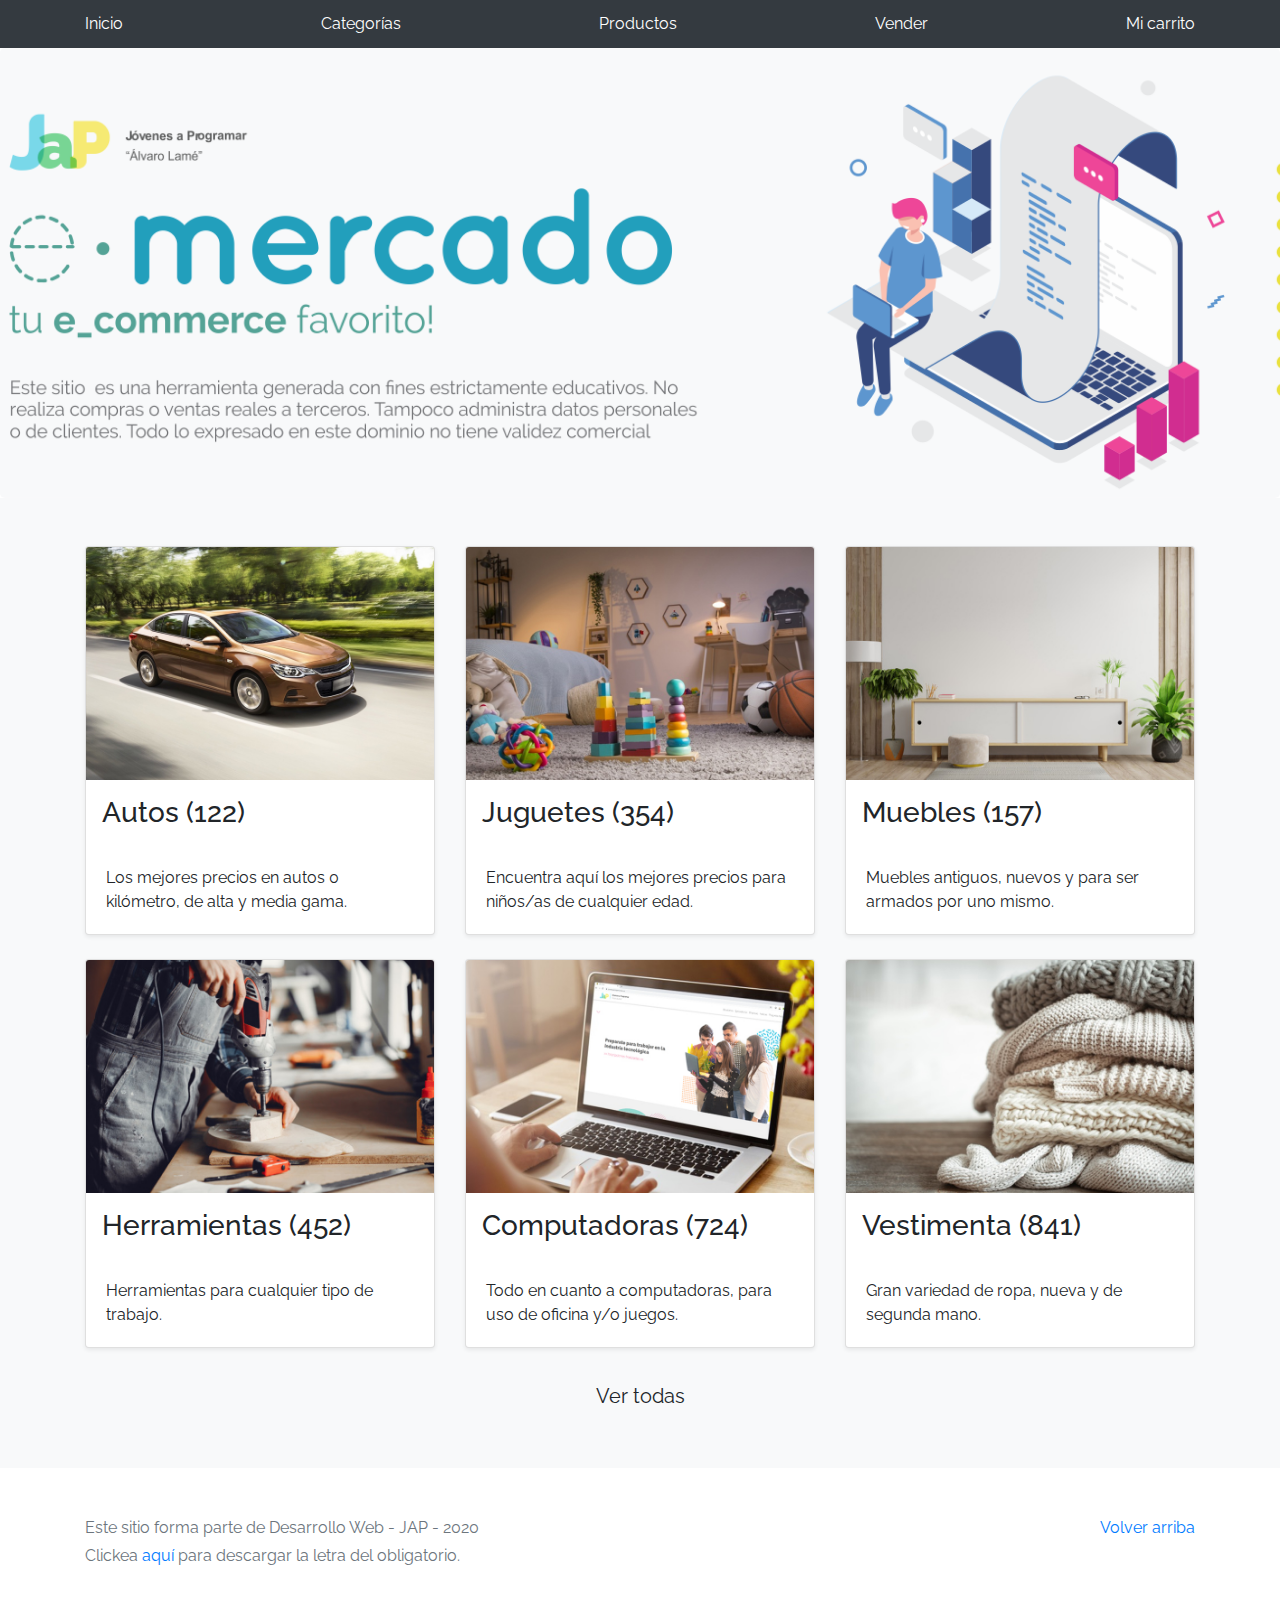
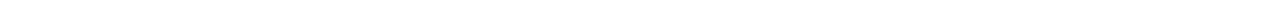
==== index.html @ ad829937 "Proyecto Inicial" ====
<!DOCTYPE html>
<!-- saved from url=(0049)https://getbootstrap.com/docs/4.3/examples/album/ -->
<html lang="en">
  <head>
    <meta http-equiv="Content-Type" content="text/html; charset=UTF-8">
    <meta name="viewport" content="width=device-width, initial-scale=1, shrink-to-fit=no">
    <meta name="description" content="">
    <title>eMercado - Todo lo que busques está aquí</title>

    <link rel="canonical" href="https://getbootstrap.com/docs/4.3/examples/album/">
    <link href="https://fonts.googleapis.com/css?family=Raleway:300,300i,400,400i,700,700i,900,900i" rel="stylesheet">
    <!-- Bootstrap core CSS -->
    <link href="css/bootstrap.min.css" rel="stylesheet">
    <link href="css/styles.css" rel="stylesheet">
  </head>
  <body>
    <nav class="site-header sticky-top py-1 bg-dark">
      <div class="container d-flex flex-column flex-md-row justify-content-between">
        <a class="py-2 d-none d-md-inline-block" href="index.html">Inicio</a>
        <a class="py-2 d-none d-md-inline-block" href="categories.html">Categorías</a>
        <a class="py-2 d-none d-md-inline-block" href="products.html">Productos</a>
        <a class="py-2 d-none d-md-inline-block" href="sell.html">Vender</a>
        <a class="py-2 d-none d-md-inline-block" href="cart.html">Mi carrito</a>
      </div>
    </nav>
    <main role="main">
      <section class="jumbotron text-center">
        <div class="m-5">
          <h1></h1>
        </div>
      </section>
      <div class="album py-5 bg-light">
        <div class="container">
          <div class="row">
            <div class="col-md-4">
              <a href="categories.html" class="card mb-4 shadow-sm custom-card">
                <img class="bd-placeholder-img card-img-top"  src="img/cat1.jpg">
                <h3 class="m-3">Autos (122)</h3>
                <div class="card-body">
                  <p class="card-text">Los mejores precios en autos 0 kilómetro, de alta y media gama.</p>
                </div>
              </a>
            </div>
            <div class="col-md-4">
                <a href="categories.html" class="card mb-4 shadow-sm custom-card">
                  <img class="bd-placeholder-img card-img-top" src="img/cat2.jpg">
                  <h3 class="m-3">Juguetes (354)</h3>
                  <div class="card-body">
                    <p class="card-text">Encuentra aquí los mejores precios para niños/as de cualquier edad.</p>
                  </div>
                </a>
            </div>
            <div class="col-md-4">
                <a href="categories.html" class="card mb-4 shadow-sm custom-card">
                  <img class="bd-placeholder-img card-img-top" src="img/cat3.jpg">
                  <h3 class="m-3">Muebles (157)</h3>
                  <div class="card-body">
                    <p class="card-text">Muebles antiguos, nuevos y para ser armados por uno mismo.</p>
                  </div>
                </a>
            </div>
            <div class="col-md-4">
                <a href="categories.html" class="card mb-4 shadow-sm custom-card">
                  <img class="bd-placeholder-img card-img-top" src="img/cat4.jpg">
                  <h3 class="m-3">Herramientas (452)</h3>
                  <div class="card-body">
                    <p class="card-text">Herramientas para cualquier tipo de trabajo.</p>
                  </div>
                </a>
            </div>
            <div class="col-md-4">
                <a href="categories.html" class="card mb-4 shadow-sm custom-card">
                  <img class="bd-placeholder-img card-img-top" src="img/cat5.jpg">
                  <h3 class="m-3">Computadoras (724)</h3>
                  <div class="card-body">
                    <p class="card-text">Todo en cuanto a computadoras, para uso de oficina y/o juegos.</p>
                  </div>
                </a>
            </div>
            <div class="col-md-4">
                <a href="categories.html" class="card mb-4 shadow-sm custom-card">
                  <img class="bd-placeholder-img card-img-top" src="img/cat6.jpg">
                  <h3 class="m-3">Vestimenta (841)</h3>
                  <div class="card-body">
                    <p class="card-text">Gran variedad de ropa, nueva y de segunda mano.</p>
                  </div>
                </a>
            </div>
          </div>
          <div class="row">
              <a type="button" class="btn btn-light btn-lg btn-block" href="categories.html">Ver todas</a>
          </div>
        </div>
      </div>
    </main>
    <footer class="text-muted">
      <div class="container">
        <p class="float-right">
          <a href="#">Volver arriba</a>
        </p>
        <p>Este sitio forma parte de Desarrollo Web - JAP - 2020</p>
        <p>Clickea <a target="_blank" href="Letra.pdf">aquí</a> para descargar la letra del obligatorio.</p>
      </div>
    </footer>
    <script src="js/jquery-3.4.1.min.js"></script>
    <script src="js/bootstrap.bundle.min.js"></script>
    <script src="js/init.js"></script>
  </body>
</html>
---- css/styles.css ----
.jumbotron, .card-body, .container, .site-header{
    font-family: 'Raleway', serif !important;
}

.jumbotron .display-4{
    font-weight: bold;
}

.jumbotron {
  height: 50vh;
  padding: 5em inherit;
  margin-bottom: 0;
  background-color: #53C0FB;
  background: url('../img/cover_back.png');
  background-size: cover;
  background-position: center;
  background-repeat: no-repeat;
  color: black;
  font-weight: bold;
}

@media (min-width: 768px) {
  .jumbotron {
    padding-top: 6rem;
    padding-bottom: 6rem;
  }
}

.jumbotron p:last-child {
  margin-bottom: 0;
}

.jumbotron-heading {
  font-weight: 300;
}

.jumbotron .container {
  max-width: 40rem;
  background-color: rgba(255, 255, 255, 0.5);
  border-radius: 10px;
  text-shadow: 1px 1px 2px grey;
}

.jumbotron .lead{
  font-size: 38px;
}

footer {
  padding-top: 3rem;
  padding-bottom: 3rem;
}

footer p {
  margin-bottom: .25rem;
}

.site-header a {
  color: white;
  transition: ease-in-out color .15s;
}

.light-text {
  color: white;
}

.site-header .dropdown-menu a {
  color: black;
}

.dropzone{
  border: 2px dashed #0087F7;
  border-radius: 5px;
  background: white;
}

.alert{
  position: fixed;
  top:80px;
  width: 50%;
  left: 50%;
  transform: translate(-50%, 0);
}

.lds-ring {
  display: inline-block;
  position: relative;
  width: 64px;
  height: 64px;
  top:50%;
  left: 50%;
}
.lds-ring div {
  box-sizing: border-box;
  display: block;
  position: absolute;
  width: 51px;
  height: 51px;
  margin: 6px;
  border: 6px solid #fff;
  border-radius: 50%;
  animation: lds-ring 1.2s cubic-bezier(0.5, 0, 0.5, 1) infinite;
  border-color: #fff transparent transparent transparent;
}
.lds-ring div:nth-child(1) {
  animation-delay: -0.45s;
}
.lds-ring div:nth-child(2) {
  animation-delay: -0.3s;
}
.lds-ring div:nth-child(3) {
  animation-delay: -0.15s;
}
@keyframes lds-ring {
  0% {
    transform: rotate(0deg);
  }
  100% {
    transform: rotate(360deg);
  }
}

#spinner-wrapper{
  position: fixed;
  background-color: rgba(0,0,0,0.5);
  width:100%;
  height: 100%;
  top:0;
  left:0;
  z-index: 1021;
  display: none;
}

a.custom-card,
a.custom-card:hover {
  color: inherit;
  text-decoration: inherit;
}

.checked {
  color: orange;
}
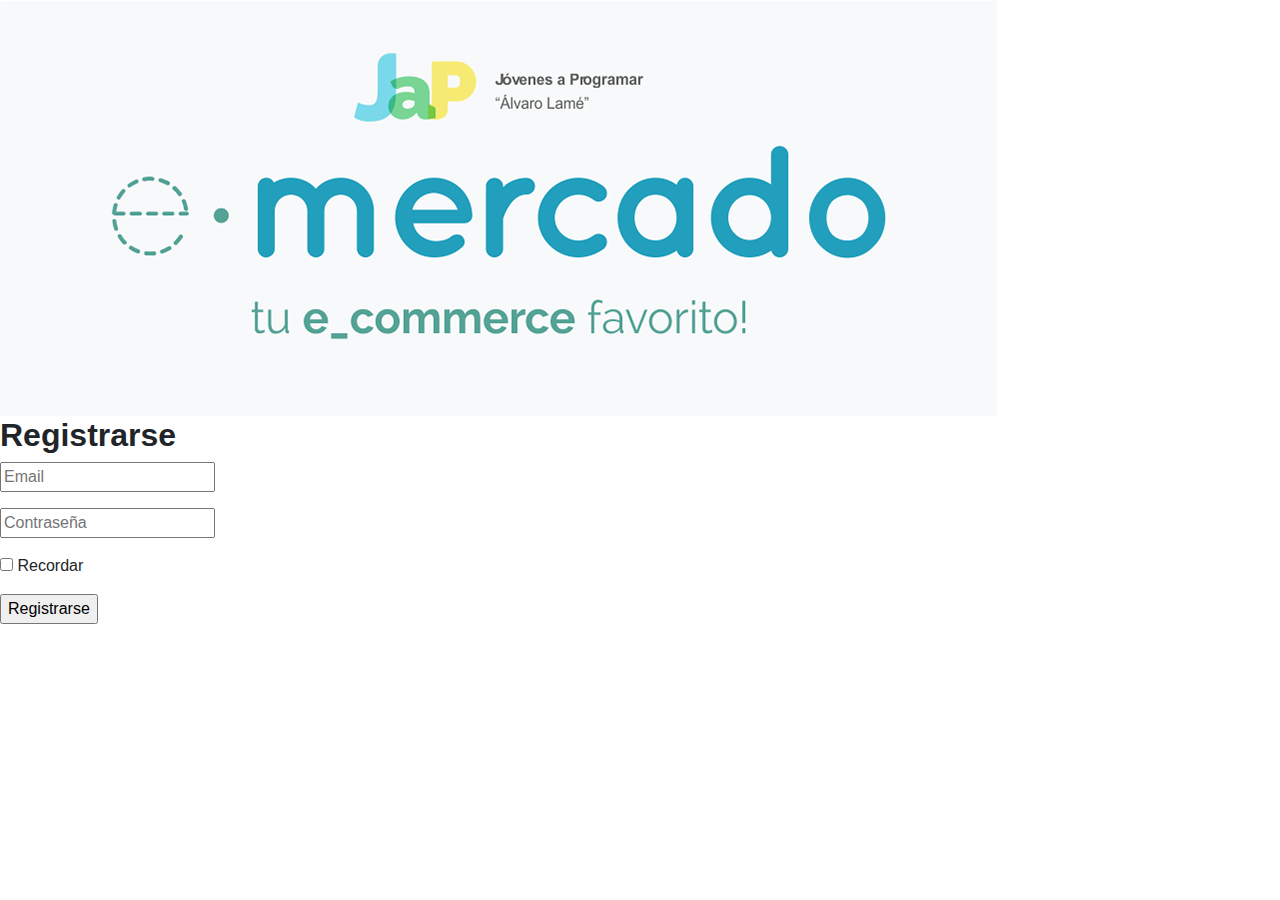
==== commit 10f954c6: "login" ====
--- a/index.html
+++ b/index.html
@@ -1,109 +1,34 @@
 <!DOCTYPE html>
 <!-- saved from url=(0049)https://getbootstrap.com/docs/4.3/examples/album/ -->
 <html lang="en">
-  <head>
-    <meta http-equiv="Content-Type" content="text/html; charset=UTF-8">
-    <meta name="viewport" content="width=device-width, initial-scale=1, shrink-to-fit=no">
-    <meta name="description" content="">
-    <title>eMercado - Todo lo que busques está aquí</title>
 
-    <link rel="canonical" href="https://getbootstrap.com/docs/4.3/examples/album/">
-    <link href="https://fonts.googleapis.com/css?family=Raleway:300,300i,400,400i,700,700i,900,900i" rel="stylesheet">
-    <!-- Bootstrap core CSS -->
-    <link href="css/bootstrap.min.css" rel="stylesheet">
-    <link href="css/styles.css" rel="stylesheet">
+<head>
+  <meta http-equiv="Content-Type" content="text/html; charset=UTF-8">
+  <meta name="viewport" content="width=device-width, initial-scale=1, shrink-to-fit=no">
+  <meta name="description" content="">
+  <title>eMercado - Todo lo que busques está aquí</title>
+
+  <link rel="canonical" href="https://getbootstrap.com/docs/4.3/examples/album/">
+  <link href="https://fonts.googleapis.com/css?family=Raleway:300,300i,400,400i,700,700i,900,900i" rel="stylesheet">
+  <!-- Bootstrap core CSS -->
+  <link href="css/bootstrap.min.css" rel="stylesheet">
+  <link href="css/styles.css" rel="stylesheet">
   </head>
-  <body>
-    <nav class="site-header sticky-top py-1 bg-dark">
-      <div class="container d-flex flex-column flex-md-row justify-content-between">
-        <a class="py-2 d-none d-md-inline-block" href="index.html">Inicio</a>
-        <a class="py-2 d-none d-md-inline-block" href="categories.html">Categorías</a>
-        <a class="py-2 d-none d-md-inline-block" href="products.html">Productos</a>
-        <a class="py-2 d-none d-md-inline-block" href="sell.html">Vender</a>
-        <a class="py-2 d-none d-md-inline-block" href="cart.html">Mi carrito</a>
-      </div>
-    </nav>
-    <main role="main">
-      <section class="jumbotron text-center">
-        <div class="m-5">
-          <h1></h1>
-        </div>
-      </section>
-      <div class="album py-5 bg-light">
-        <div class="container">
-          <div class="row">
-            <div class="col-md-4">
-              <a href="categories.html" class="card mb-4 shadow-sm custom-card">
-                <img class="bd-placeholder-img card-img-top"  src="img/cat1.jpg">
-                <h3 class="m-3">Autos (122)</h3>
-                <div class="card-body">
-                  <p class="card-text">Los mejores precios en autos 0 kilómetro, de alta y media gama.</p>
-                </div>
-              </a>
-            </div>
-            <div class="col-md-4">
-                <a href="categories.html" class="card mb-4 shadow-sm custom-card">
-                  <img class="bd-placeholder-img card-img-top" src="img/cat2.jpg">
-                  <h3 class="m-3">Juguetes (354)</h3>
-                  <div class="card-body">
-                    <p class="card-text">Encuentra aquí los mejores precios para niños/as de cualquier edad.</p>
-                  </div>
-                </a>
-            </div>
-            <div class="col-md-4">
-                <a href="categories.html" class="card mb-4 shadow-sm custom-card">
-                  <img class="bd-placeholder-img card-img-top" src="img/cat3.jpg">
-                  <h3 class="m-3">Muebles (157)</h3>
-                  <div class="card-body">
-                    <p class="card-text">Muebles antiguos, nuevos y para ser armados por uno mismo.</p>
-                  </div>
-                </a>
-            </div>
-            <div class="col-md-4">
-                <a href="categories.html" class="card mb-4 shadow-sm custom-card">
-                  <img class="bd-placeholder-img card-img-top" src="img/cat4.jpg">
-                  <h3 class="m-3">Herramientas (452)</h3>
-                  <div class="card-body">
-                    <p class="card-text">Herramientas para cualquier tipo de trabajo.</p>
-                  </div>
-                </a>
-            </div>
-            <div class="col-md-4">
-                <a href="categories.html" class="card mb-4 shadow-sm custom-card">
-                  <img class="bd-placeholder-img card-img-top" src="img/cat5.jpg">
-                  <h3 class="m-3">Computadoras (724)</h3>
-                  <div class="card-body">
-                    <p class="card-text">Todo en cuanto a computadoras, para uso de oficina y/o juegos.</p>
-                  </div>
-                </a>
-            </div>
-            <div class="col-md-4">
-                <a href="categories.html" class="card mb-4 shadow-sm custom-card">
-                  <img class="bd-placeholder-img card-img-top" src="img/cat6.jpg">
-                  <h3 class="m-3">Vestimenta (841)</h3>
-                  <div class="card-body">
-                    <p class="card-text">Gran variedad de ropa, nueva y de segunda mano.</p>
-                  </div>
-                </a>
-            </div>
-          </div>
-          <div class="row">
-              <a type="button" class="btn btn-light btn-lg btn-block" href="categories.html">Ver todas</a>
-          </div>
-        </div>
-      </div>
-    </main>
-    <footer class="text-muted">
-      <div class="container">
-        <p class="float-right">
-          <a href="#">Volver arriba</a>
-        </p>
-        <p>Este sitio forma parte de Desarrollo Web - JAP - 2020</p>
-        <p>Clickea <a target="_blank" href="Letra.pdf">aquí</a> para descargar la letra del obligatorio.</p>
-      </div>
-    </footer>
-    <script src="js/jquery-3.4.1.min.js"></script>
-    <script src="js/bootstrap.bundle.min.js"></script>
-    <script src="js/init.js"></script>
-  </body>
+
+<body>
+  <div class="login-box">
+    <img class="logo" src="img/login.png">
+
+    <h2> <strong>Registrarse</strong></h2>
+    <form>
+      <p><input type="text" placeholder="Email"></p>
+      <p><input type="password" placeholder="Contraseña"></p>
+      <p><input type="checkbox"> Recordar</p>
+      <p><input type="submit" value="Registrarse"></p>
+    </form>
+  </div>
+
+  <script src="js/init.js"></script>
+  <script src="js/login.js"></script>
+</body>
 </html>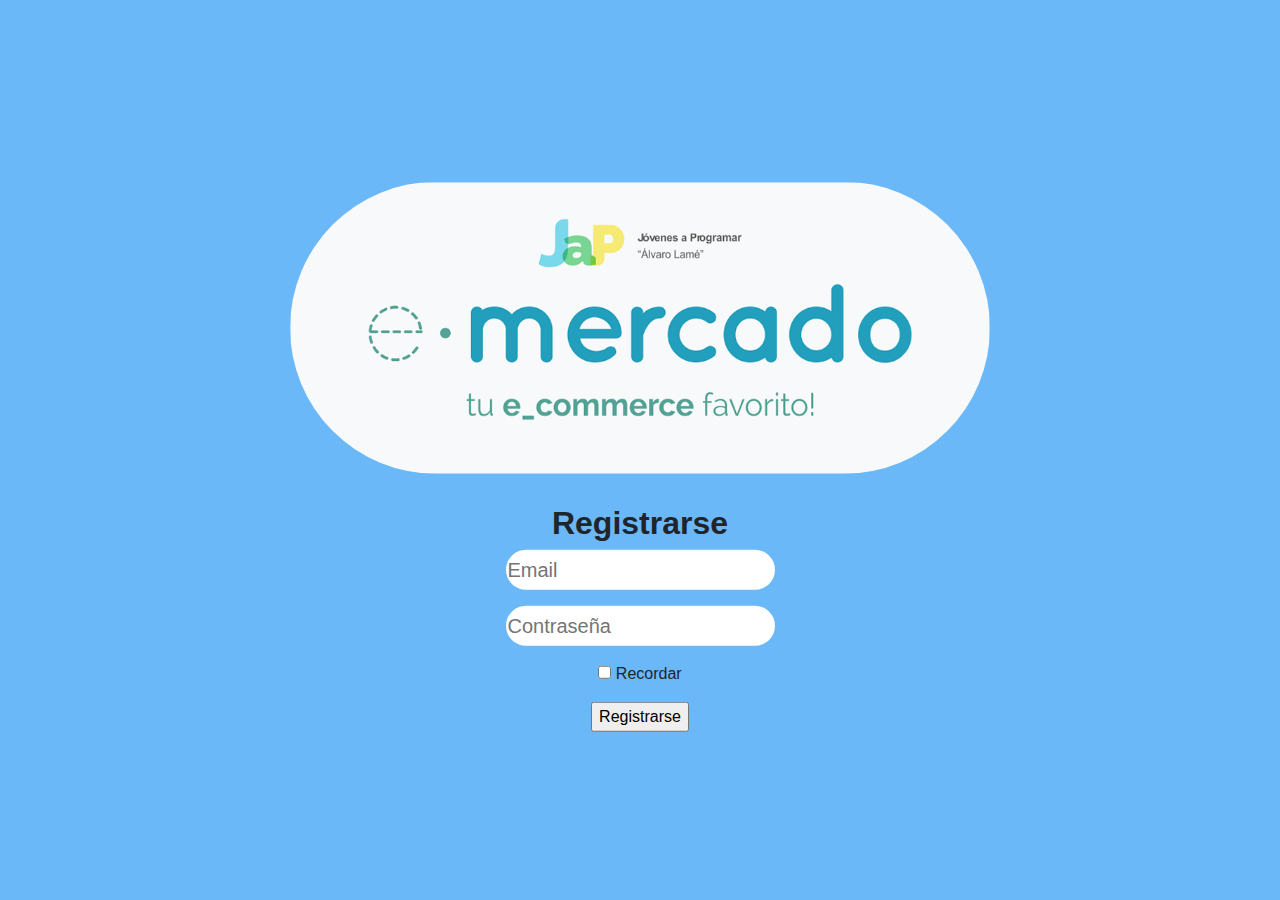
==== commit 5ff619d9: "listado productos" ====
--- a/index.html
+++ b/index.html
@@ -13,16 +13,17 @@
   <!-- Bootstrap core CSS -->
   <link href="css/bootstrap.min.css" rel="stylesheet">
   <link href="css/styles.css" rel="stylesheet">
-  </head>
+</head>
 
 <body>
   <div class="login-box">
     <img class="logo" src="img/login.png">
 
     <h2> <strong>Registrarse</strong></h2>
-    <form>
-      <p><input type="text" placeholder="Email"></p>
-      <p><input type="password" placeholder="Contraseña"></p>
+
+    <form action="index2.html" method="POST">
+      <p><input type="text" placeholder="Email" required></p>
+      <p><input type="password" placeholder="Contraseña" required></p>
       <p><input type="checkbox"> Recordar</p>
       <p><input type="submit" value="Registrarse"></p>
     </form>
@@ -31,4 +32,5 @@
   <script src="js/init.js"></script>
   <script src="js/login.js"></script>
 </body>
+
 </html>--- a/css/styles.css
+++ b/css/styles.css
@@ -138,4 +138,54 @@
 
 .checked {
   color: orange;
+}
+
+.login-box {
+  text-align: center;
+  top: 50%;
+  left: 50%;
+  position: absolute;
+  transform: translate(-50%, -50%);
+}
+
+.login-box input[type= "text"],
+.login-box input[type= "password"] {
+height: 40px;
+font-size: 20px;
+border: none;
+}
+
+.logo {
+  border-radius: 50px;
+  width: 700px;
+}
+
+td, th{
+  border: 1px  solid;
+  width: 100px;
+  text-align: center;
+}
+
+table {
+  margin-left: auto;
+  margin-right: auto;    
+}
+
+.login-box input[type= "text"],
+.login-box input[type= "password"] {
+height: 40px;
+font-size: 20px;
+border-radius: 50px;
+border: none;
+}
+
+body {
+  background: #6ab8f8;
+  font-family: sans-serif;
+}
+
+.logo {
+  border-radius: 200px;
+  width: 700px;
+  margin: 30px;
 }